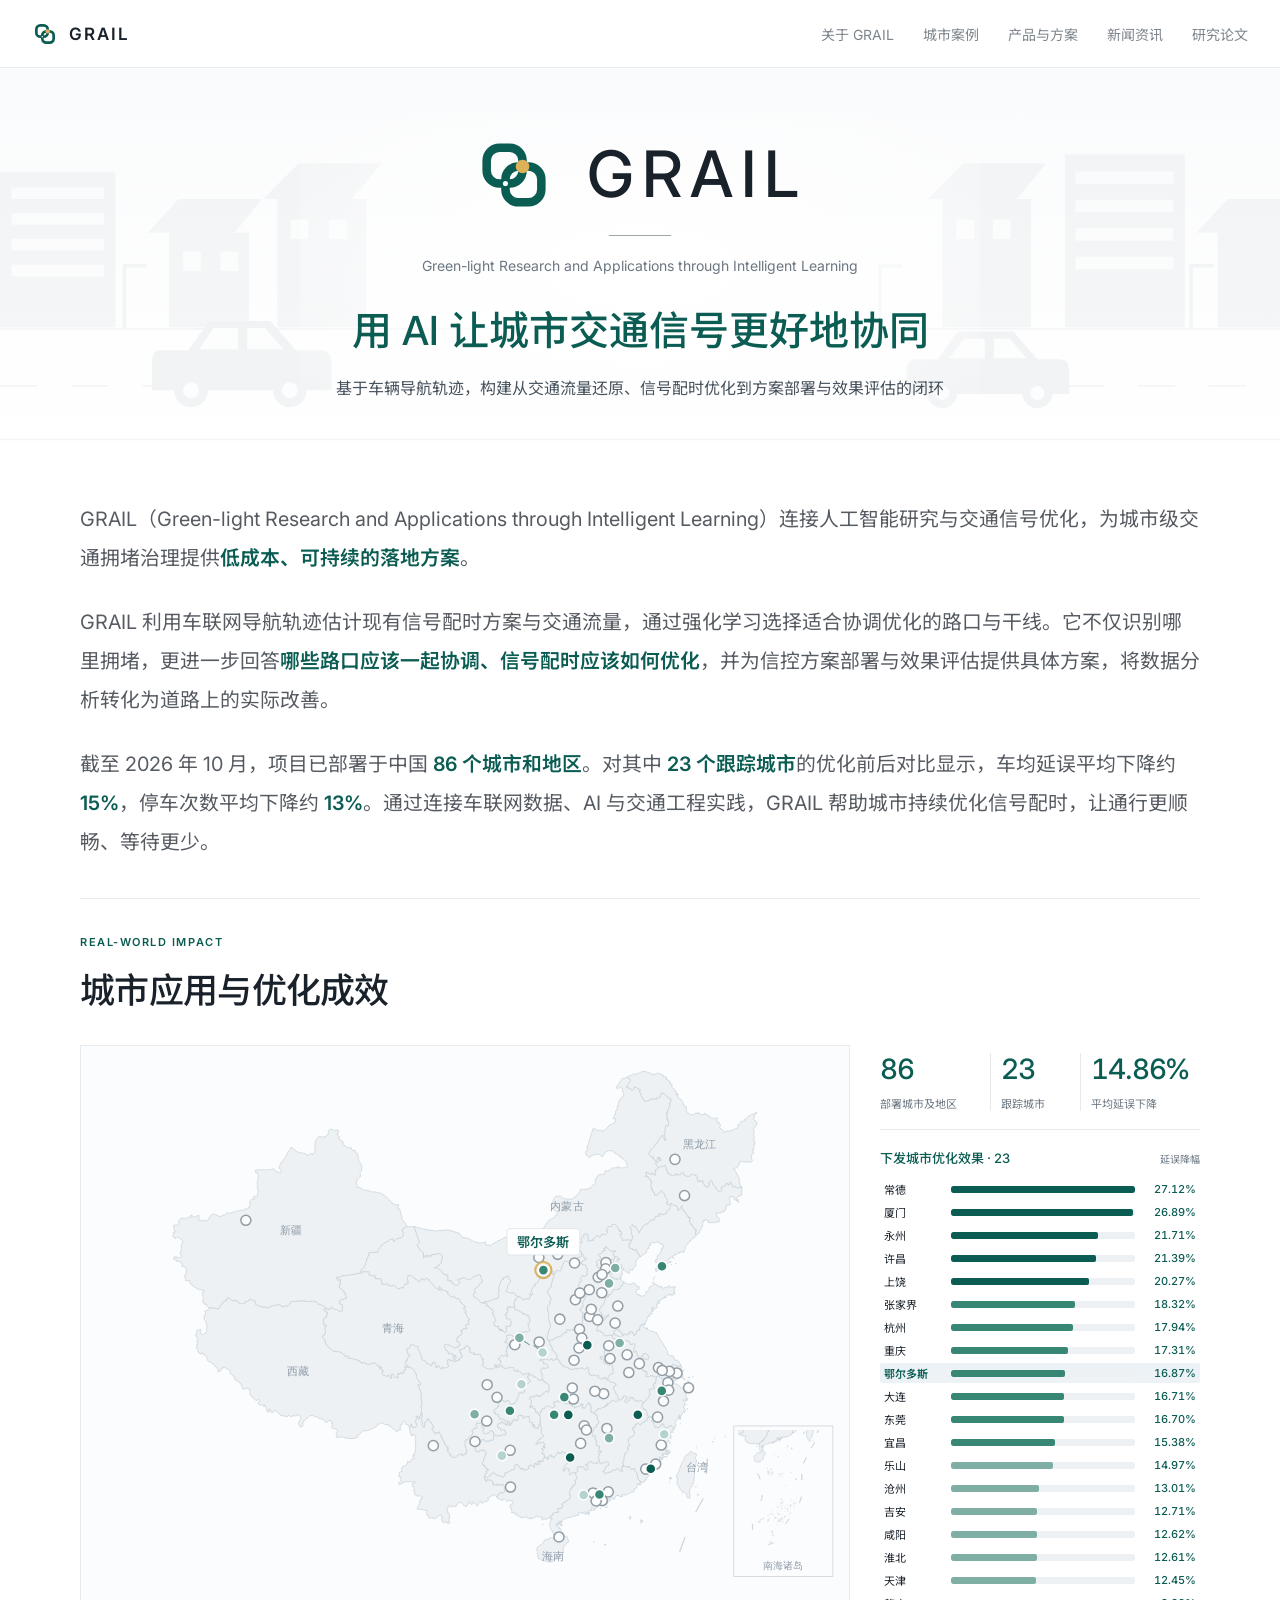
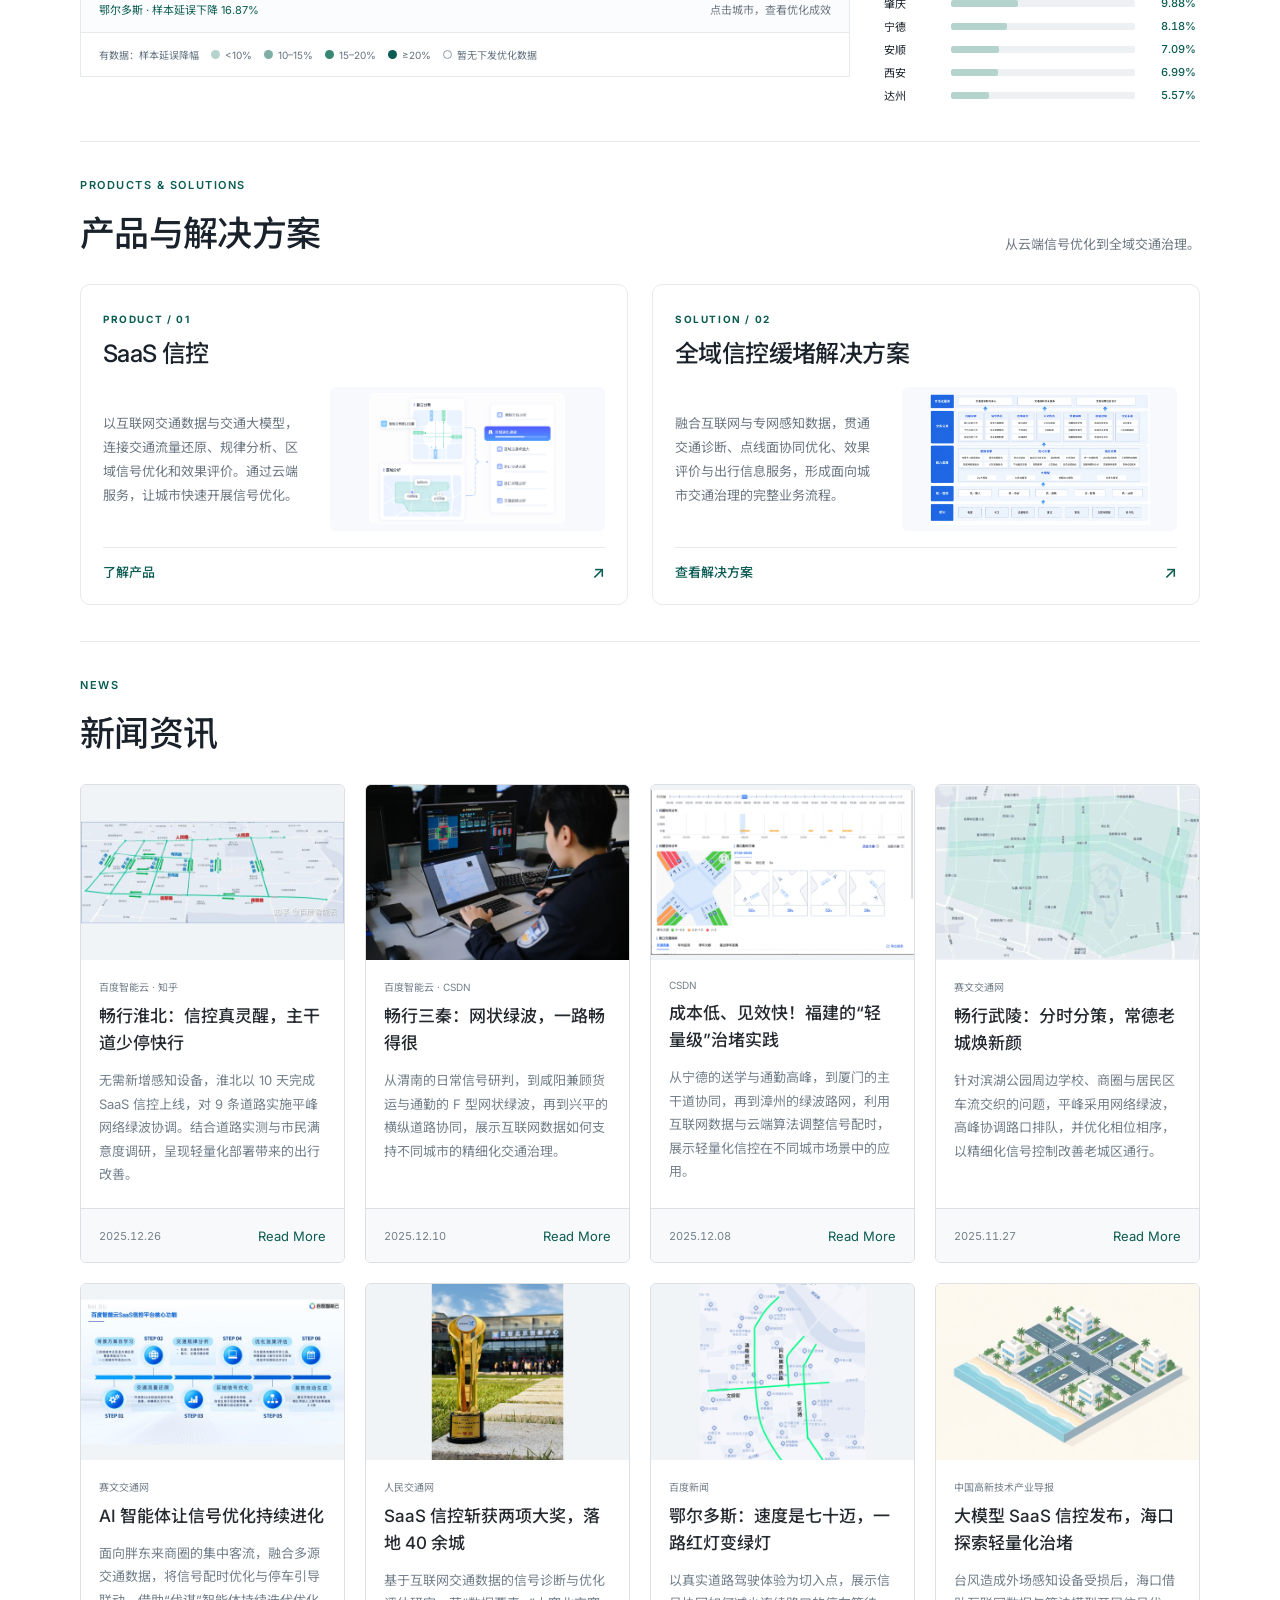
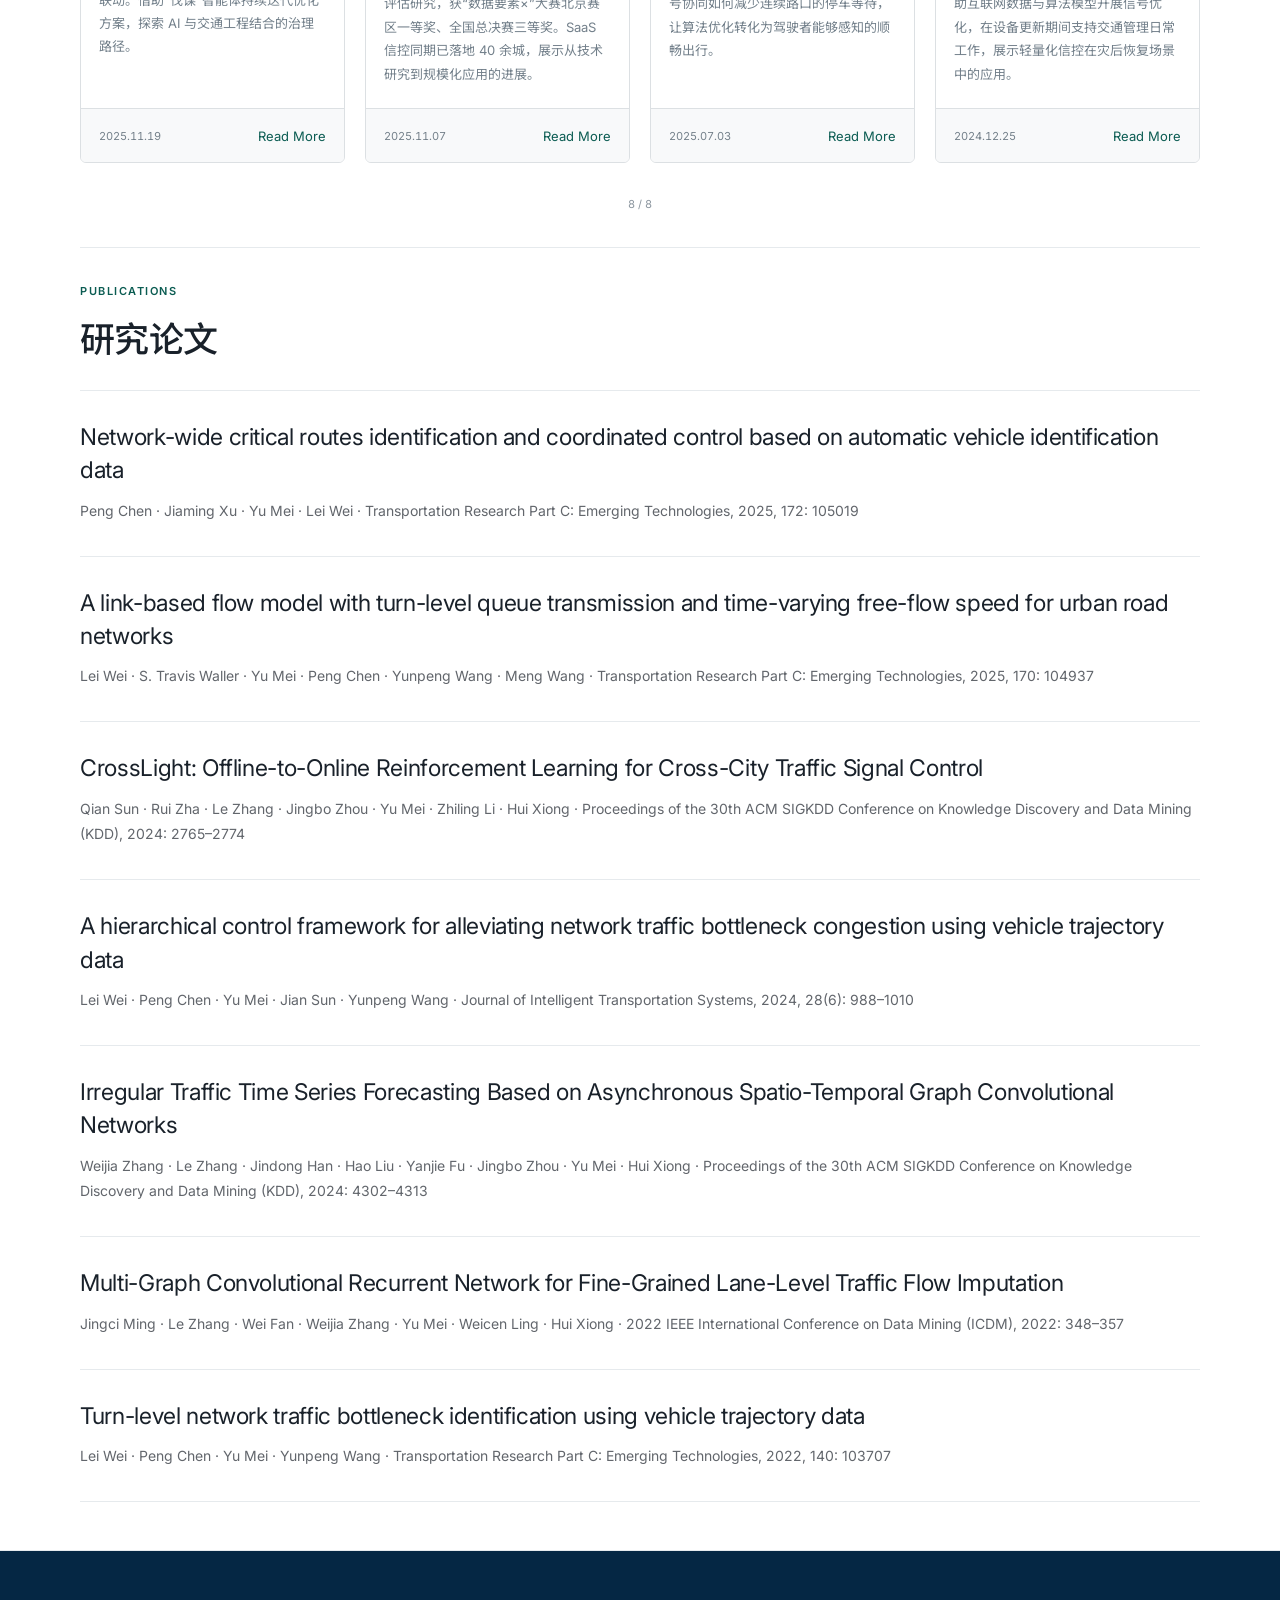
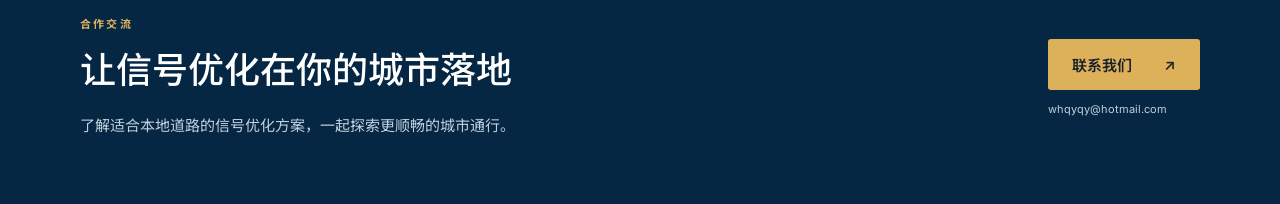
==== index.html @ 981e3655 "Publish GRAIL project website" ====
<!doctype html>
<html lang="zh-CN">
  <head>
    <meta charset="UTF-8" />
    <meta name="viewport" content="width=device-width, initial-scale=1.0" />
    <meta name="description" content="GRAIL 连接人工智能研究与交通信号优化，利用车联网导航轨迹与强化学习，支持路口协同、配时优化、方案部署与效果评估，为城市缓堵提供低成本、可持续的落地方案。" />
    <title>GRAIL — Green-light Research and Applications through Intelligent Learning</title>
    <link rel="icon" type="image/svg+xml" href="assets/grail-logo.svg?v=20261021-linked" />
    <link rel="stylesheet" href="styles.css?v=20261021-cleanup" />
  </head>
  <body>
    <header class="site-header">
      <a class="brand" href="#top" aria-label="GRAIL 首页">
        <img class="brand-mark" src="assets/grail-logo.svg?v=20261021-linked" width="26" height="26" alt="" aria-hidden="true" />
        <span class="brand-name">GRAIL</span>
      </a>
      <nav class="primary-nav" aria-label="主导航">
        <a href="#about">关于 GRAIL</a>
        <a href="#cases">城市案例</a>
        <a href="#capabilities">产品与方案</a>
        <a href="#news">新闻资讯</a>
        <a href="#papers">研究论文</a>
      </nav>
      <button class="menu-toggle" type="button" aria-label="打开菜单" aria-expanded="false"><span></span><span></span></button>
    </header>

    <main id="top">
      <section class="hero" id="hero">
        <img class="hero-city" src="assets/city-background.svg" alt="" aria-hidden="true" />
        <div class="hero-glow"></div>
        <div class="hero-inner">
          <div class="hero-brand">
            <img class="hero-signal" src="assets/grail-logo.svg?v=20261021-linked" width="82" height="82" alt="" aria-hidden="true" />
            <h1 lang="en">GRAIL</h1>
          </div>
          <span class="hero-rule"></span>
          <p class="hero-subtitle" lang="en">Green-light Research and Applications through Intelligent Learning</p>
          <p class="hero-headline">用 AI 让城市交通信号更好地协同</p>
          <p class="hero-copy">基于车辆导航轨迹，构建从交通流量还原、信号配时优化到方案部署与效果评估的闭环</p>
        </div>
      </section>

      <section class="about-section section-shell" id="about" aria-label="项目介绍">
        <div class="about-body">
          <p>GRAIL（<span lang="en">Green-light Research and Applications through Intelligent Learning</span>）连接人工智能研究与交通信号优化，为城市级交通拥堵治理提供<strong>低成本、可持续的落地方案</strong>。</p>
          <p>GRAIL 利用车联网导航轨迹估计现有信号配时方案与交通流量，通过强化学习选择适合协调优化的路口与干线。它不仅识别哪里拥堵，更进一步回答<strong>哪些路口应该一起协调、信号配时应该如何优化</strong>，并为信控方案部署与效果评估提供具体方案，将数据分析转化为道路上的实际改善。</p>
          <p>截至 2026 年 10 月，项目已部署于中国 <strong>86 个城市和地区</strong>。对其中 <strong>23 个跟踪城市</strong>的优化前后对比显示，车均延误平均下降约 <strong>15%</strong>，停车次数平均下降约 <strong>13%</strong>。通过连接车联网数据、AI 与交通工程实践，GRAIL 帮助城市持续优化信号配时，让通行更顺畅、等待更少。</p>
        </div>
      </section>



      <section class="city-section section-shell" id="cases">
        <div class="section-heading"><div><p class="section-kicker">REAL-WORLD IMPACT</p><h2>城市应用与优化成效</h2></div></div>
        <div class="impact-layout">
          <div class="impact-map-card">
            <svg id="impact-map" viewBox="0 0 760 550" role="group" aria-label="项目城市分布地图，区分有下发优化数据和暂无下发优化数据，点击圆点查看城市效果">
              <image href="assets/maps/china-base.svg" width="760" height="550" aria-hidden="true" />
              <g id="impact-markers"></g>
              <g id="impact-selected-label" aria-hidden="true"><rect y="-18" height="26" rx="3" /><text text-anchor="middle" y="0"></text></g>
            </svg>
            <div class="impact-map-caption"><span id="impact-map-status" role="status"></span><span>点击城市，查看优化成效</span></div>
            <div class="impact-legend" aria-label="图例">
              <span>有数据：样本延误降幅</span>
              <span><i style="background:var(--effect-low)"></i>&lt;10%</span>
              <span><i style="background:var(--effect-medium)"></i>10–15%</span>
              <span><i style="background:var(--effect-high)"></i>15–20%</span>
              <span><i style="background:var(--effect-highest)"></i>≥20%</span>
              <span><i class="legend-no-data"></i>暂无下发优化数据</span>
            </div>
          </div>
          <aside class="impact-overview" aria-label="城市覆盖与优化效果汇总">
            <div class="impact-overview-top">
              <div id="impact-stats" class="impact-stats" aria-label="部署城市及地区、跟踪城市数与平均延误下降"></div>
            </div>
            <div class="impact-city-chart" aria-labelledby="city-ranking-title">
              <div class="impact-chart-heading"><h3 id="city-ranking-title">下发城市优化效果</h3><span>延误降幅</span></div>
              <div id="city-ranking" class="city-ranking"></div>
            </div>
          </aside>
        </div>
        <noscript><p>请启用 JavaScript 查看城市分布与优化效果。</p></noscript>
      </section>

      <section class="content-section products-section section-shell" id="capabilities" aria-labelledby="products-heading">
        <div class="section-heading"><div><p class="section-kicker">PRODUCTS &amp; SOLUTIONS</p><h2 id="products-heading">产品与解决方案</h2></div><p class="section-note">从云端信号优化到全域交通治理。</p></div>
        <div class="product-showcase">
          <article class="product-feature">
            <header class="product-card-heading">
              <span class="product-index">PRODUCT / 01</span>
              <h3>SaaS 信控</h3>
            </header>
            <div class="product-copy">
              <p>以互联网交通数据与交通大模型，连接交通流量还原、规律分析、区域信号优化和效果评价。通过云端服务，让城市快速开展信号优化。</p>
            </div>
            <figure class="product-visual">
              <img src="assets/products/saas-signal-interface.png" width="1730" height="1165" alt="SaaS 信控交通规律分析：路口流量、区域进出通道与拥堵分析示意图" loading="lazy" decoding="async" />
            </figure>
            <a class="product-link" href="https://cloud.baidu.com/product/jg-xk.html" target="_blank" rel="noopener noreferrer" aria-label="了解 SaaS 信控产品，百度智能云官网，新窗口打开">了解产品 <span aria-hidden="true">↗</span></a>
          </article>
          <article class="product-feature">
            <header class="product-card-heading">
              <span class="product-index">SOLUTION / 02</span>
              <h3>全域信控缓堵解决方案</h3>
            </header>
            <div class="product-copy">
              <p>融合互联网与专网感知数据，贯通交通诊断、点线面协同优化、效果评价与出行信息服务，形成面向城市交通治理的完整业务流程。</p>
            </div>
            <figure class="product-visual product-visual-architecture">
              <img src="assets/products/signal-control-solution.png" width="1624" height="968" alt="全域信控方案架构：感知、统一管控、能力底座、业务应用与本地化服务" loading="lazy" decoding="async" />
            </figure>
            <a class="product-link" href="https://cloud.baidu.com/solution/signal-control.html" target="_blank" rel="noopener noreferrer" aria-label="查看全域信控缓堵解决方案，百度智能云官网，新窗口打开">查看解决方案 <span aria-hidden="true">↗</span></a>
          </article>
        </div>
      </section>

      <section class="news-section section-shell" id="news" aria-labelledby="news-heading">
        <div class="section-heading">
          <div>
            <p class="section-kicker" lang="en">NEWS</p>
            <h2 id="news-heading">新闻资讯</h2>
          </div>
        </div>
        <div class="news-grid" id="news-grid"></div>
        <p class="empty-state" hidden>暂无新闻。</p>
        <div class="news-pagination">
          <button class="news-more" type="button" aria-controls="news-grid">更多新闻 <span aria-hidden="true">↓</span></button>
          <span class="news-count" role="status" aria-label="已显示新闻数量"></span>
        </div>
      </section>

      <section class="papers-section section-shell" id="papers" aria-labelledby="papers-heading">
        <div class="section-heading">
          <div>
            <p class="section-kicker" lang="en">PUBLICATIONS</p>
            <h2 id="papers-heading">研究论文</h2>
          </div>
        </div>
        <ul class="publication-list" role="list">
          <li lang="en">
            <h3>Network-wide critical routes identification and coordinated control based on automatic vehicle identification data</h3>
            <p>Peng Chen · Jiaming Xu · Yu Mei · Lei Wei · Transportation Research Part C: Emerging Technologies, 2025, 172: 105019</p>
          </li>
          <li lang="en">
            <h3>A link-based flow model with turn-level queue transmission and time-varying free-flow speed for urban road networks</h3>
            <p>Lei Wei · S. Travis Waller · Yu Mei · Peng Chen · Yunpeng Wang · Meng Wang · Transportation Research Part C: Emerging Technologies, 2025, 170: 104937</p>
          </li>
          <li lang="en">
            <h3>CrossLight: Offline-to-Online Reinforcement Learning for Cross-City Traffic Signal Control</h3>
            <p>Qian Sun · Rui Zha · Le Zhang · Jingbo Zhou · Yu Mei · Zhiling Li · Hui Xiong · Proceedings of the 30th ACM SIGKDD Conference on Knowledge Discovery and Data Mining (KDD), 2024: 2765–2774</p>
          </li>
          <li lang="en">
            <h3>A hierarchical control framework for alleviating network traffic bottleneck congestion using vehicle trajectory data</h3>
            <p>Lei Wei · Peng Chen · Yu Mei · Jian Sun · Yunpeng Wang · Journal of Intelligent Transportation Systems, 2024, 28(6): 988–1010</p>
          </li>
          <li lang="en">
            <h3>Irregular Traffic Time Series Forecasting Based on Asynchronous Spatio-Temporal Graph Convolutional Networks</h3>
            <p>Weijia Zhang · Le Zhang · Jindong Han · Hao Liu · Yanjie Fu · Jingbo Zhou · Yu Mei · Hui Xiong · Proceedings of the 30th ACM SIGKDD Conference on Knowledge Discovery and Data Mining (KDD), 2024: 4302–4313</p>
          </li>
          <li lang="en">
            <h3>Multi-Graph Convolutional Recurrent Network for Fine-Grained Lane-Level Traffic Flow Imputation</h3>
            <p>Jingci Ming · Le Zhang · Wei Fan · Weijia Zhang · Yu Mei · Weicen Ling · Hui Xiong · 2022 IEEE International Conference on Data Mining (ICDM), 2022: 348–357</p>
          </li>
          <li lang="en">
            <h3>Turn-level network traffic bottleneck identification using vehicle trajectory data</h3>
            <p>Lei Wei · Peng Chen · Yu Mei · Yunpeng Wang · Transportation Research Part C: Emerging Technologies, 2022, 140: 103707</p>
          </li>
        </ul>
      </section>
      <section class="contact-section" id="contact" aria-labelledby="contact-heading">
        <div class="contact-inner section-shell">
          <div class="contact-copy">
            <p class="section-kicker">合作交流</p>
            <h2 id="contact-heading">让信号优化在你的城市落地</h2>
            <p>了解适合本地道路的信号优化方案，一起探索更顺畅的城市通行。</p>
          </div>
          <div class="contact-action">
            <a class="contact-button" href="mailto:whqyqy@hotmail.com" aria-label="联系我们，发送邮件至 whqyqy@hotmail.com">联系我们 <span aria-hidden="true">↗</span></a>
            <p>whqyqy@hotmail.com</p>
          </div>
        </div>
      </section>
    </main>

    <script src="data/news.js?v=20261019-images8"></script>
    <script src="app.js?v=20261016-news4"></script>
    <script src="data/city-effects.js?v=20261021-cleanup"></script>
    <script src="city-map.js?v=20261021-teal"></script>
  </body>
</html>
---- styles.css ----
@import url('https://fonts.googleapis.com/css2?family=Inter:wght@400;500;600;700&family=Noto+Sans+SC:wght@400;500;600;700&display=swap');

:root {
  --ink: #19212a;
  --muted: #6c7782;
  --line: #e6eaed;
  --pale: #f6f8f9;
  --brand: #0b5c52;
  --footer-background: #052744;
  --accent: #ddb15a;
  --accent-hover: #e8bf73;
  --focus: #0b5c52;
  --white: #fff;
  --effect-low: #b5d3cd;
  --effect-medium: #7fafa4;
  --effect-high: #388775;
  --effect-highest: var(--brand);
  --section-space: 36px;
}

* { box-sizing: border-box; }
html { scroll-behavior: smooth; }
body { margin: 0; color: var(--ink); background: var(--white); font-family: 'Inter', 'Noto Sans SC', -apple-system, BlinkMacSystemFont, 'Segoe UI', sans-serif; -webkit-font-smoothing: antialiased; }
a { color: inherit; text-decoration: none; }
button { font: inherit; }
.section-shell { width: min(1120px, calc(100% - 64px)); margin: 0 auto; }
main > .section-shell + .section-shell { border-top: 1px solid var(--line); }

.site-header { height: 68px; padding: 0 32px; display: flex; align-items: center; justify-content: space-between; position: sticky; top: 0; z-index: 10; background: rgba(255,255,255,.94); backdrop-filter: blur(14px); border-bottom: 1px solid rgba(224,229,233,.72); }
.brand { display: flex; align-items: center; gap: 11px; letter-spacing: .12em; font-weight: 600; }
.brand-name { font-size: 17px; letter-spacing: .12em; white-space: nowrap; }
.brand-mark { width: 26px; height: 26px; display: block; flex-shrink: 0; }
.primary-nav { display: flex; align-items: center; gap: 29px; color: #7d858c; font-size: 14px; }
.primary-nav a { transition: color .2s ease; }
.primary-nav a:hover, .primary-nav a.active { color: var(--brand); }
.primary-nav a.active { font-weight: 600; }
.menu-toggle { display: none; background: none; border: 0; padding: 8px; }
.menu-toggle span { width: 24px; height: 1px; display: block; background: var(--ink); margin: 5px; }

.hero { min-height: 400px; padding: 36px 0; position: relative; overflow: hidden; background: linear-gradient(180deg, #fafbfc, #fff); display: grid; place-items: center; }
.hero-city { position: absolute; inset: auto 0 0; width: 100%; height: min(360px, 100%); opacity: .3; object-fit: cover; }
.hero-glow { position: absolute; width: 680px; height: 300px; top: 50%; left: 50%; transform: translate(-50%, -50%); background: radial-gradient(ellipse, rgba(255,255,255,.95), rgba(255,255,255,0)); }
.hero-inner { position: relative; z-index: 1; text-align: center; width: min(900px, calc(100% - 40px)); }
.hero-brand { display: flex; align-items: center; justify-content: center; gap: clamp(12px, 2vw, 24px); }
.hero-signal { width: clamp(56px, 7vw, 82px); height: auto; display: block; flex-shrink: 0; }
.section-kicker { color: var(--brand); font-size: 11px; font-weight: 700; letter-spacing: .2em; margin: 0 0 13px; }
.hero h1 { font-size: clamp(44px, 5vw, 64px); letter-spacing: .12em; font-weight: 500; line-height: 1.2; margin: 0; padding-left: .12em; }
.hero-subtitle { max-width: 620px; margin: 0 auto 24px; color: var(--muted); font-size: clamp(12px, 1.3vw, 14px); font-weight: 400; line-height: 1.7; }
.hero-headline { margin: 0 0 14px; color: var(--brand); font-size: clamp(26px, 3.6vw, 40px); font-weight: 500; line-height: 1.45; text-wrap: balance; }
.hero-rule { width: 62px; height: 1px; background: var(--ink); opacity: .4; display: block; margin: 19px auto 18px; }
.hero-copy { max-width: 630px; margin: 0 auto; color: #47525d; font-size: 16px; line-height: 1.8; }

/* Editorial project introduction: typography and whitespace, not cards. */
.about-section { padding: 32px 0 var(--section-space); scroll-margin-top: 88px; }
.about-body { color: #565b62; font-size: clamp(16px, 1.55vw, 20px); line-height: 1.95; overflow-wrap: break-word; }
.about-body p { margin: 0 0 26px; }
.about-body p:last-child { margin-bottom: 0; }
.about-body strong { color: var(--brand); font-weight: 600; }

/* News cards: image, headline, summary, then a shared date/link footer. */
.section-heading { display: flex; align-items: end; justify-content: space-between; margin-bottom: 28px; }
.section-heading .section-kicker { font-weight: 600; letter-spacing: .14em; }
.section-heading h2 { margin: 0; font-size: 35px; font-weight: 500; letter-spacing: -.02em; }
.news-section { padding: var(--section-space) 0; scroll-margin-top: 95px; }
.news-grid { display: grid; grid-template-columns: repeat(4, minmax(0, 1fr)); gap: 20px; }
.news-card { display: flex; flex-direction: column; min-width: 0; border: 1px solid #dce0e3; border-radius: 6px; overflow: hidden; background: #fff; transition: border-color .2s, box-shadow .2s; }
.news-card:hover { border-color: #bfc9d1; box-shadow: 0 6px 22px #0b5c520b; }
.news-card-media { position: relative; aspect-ratio: 3 / 2; background: #f1f4f6; overflow: hidden; }
.news-card-media img { display: block; width: 100%; height: 100%; object-fit: cover; }
.news-image-note { position: absolute; bottom: 10px; right: 11px; color: #5d7080; background: #ffffffd9; font-size: 10px; padding: 3px 6px; border-radius: 2px; }
.news-card-body { flex: 1; padding: 19px 18px 22px; }
.news-source { margin: 0 0 9px; font-size: 10px; color: #74808a; }
.news-card h3 { margin: 0 0 12px; font-size: 17px; font-weight: 500; line-height: 1.6; color: #242a30; overflow-wrap: anywhere; }
.news-summary { margin: 0; color: #73808b; font-size: 13px; line-height: 1.8; overflow-wrap: anywhere; }
.news-card-footer { margin-top: auto; display: flex; align-items: center; justify-content: space-between; gap: 8px; min-height: 54px; padding: 14px 18px; background: #f8f9fa; border-top: 1px solid #dce0e3; font-size: 11px; }
.news-card-footer time, .news-date { color: #74808a; white-space: nowrap; font-variant-numeric: tabular-nums; }
.news-card-footer a { color: var(--brand); font-size: 13px; white-space: nowrap; }
.news-card-footer a:hover { text-decoration: underline; text-underline-offset: 4px; }
.news-link-pending { color: #a2abb3; font-size: 13px; cursor: default; white-space: nowrap; }
.news-pagination { display: flex; flex-direction: column; align-items: center; gap: 13px; margin-top: 34px; }
.news-more { border: 1px solid #cfd8df; background: #fff; color: var(--brand); padding: 12px 25px; border-radius: 3px; font-size: 13px; cursor: pointer; }
.news-more span { margin-left: 22px; }
.news-more:hover { background: #f7f9fb; border-color: #8099ad; }
.news-count { color: #8b959e; font-size: 11px; font-variant-numeric: tabular-nums; }
.news-section :is(a, button, article):focus-visible { outline: 2px solid var(--focus); outline-offset: 3px; }
.news-card:focus { scroll-margin-top: 90px; }
.empty-state { text-align: center; color: var(--muted); padding: 35px; }
#contact { scroll-margin-top: 95px; }

@media (max-width: 1050px) {
  .news-grid { grid-template-columns: repeat(2, 1fr); }
}
@media (max-width: 680px) {
  :root { --section-space: 24px; }
  .section-shell { width: min(100% - 40px, 540px); }
  .site-header { height: 60px; padding: 0 20px; }
  .primary-nav { position: absolute; top: 59px; left: 0; right: 0; display: none; flex-direction: column; align-items: flex-start; gap: 0; background: #fff; border-bottom: 1px solid var(--line); padding: 11px 20px; box-shadow: 0 10px 20px rgba(0,0,0,.04); }
  .primary-nav.open { display: flex; }
  .primary-nav a { width: 100%; padding: 11px 0; }
  .menu-toggle { display: block; }
  .hero { min-height: 0; padding: 32px 0 36px; }
  .hero-city { height: 280px; }
  .hero-copy { font-size: 14px; padding: 0 15px; }
  .about-section { padding: 24px 0 var(--section-space); scroll-margin-top: 76px; }
  .about-body { line-height: 1.9; }
  .about-body p { margin-bottom: 22px; }
  .section-heading { display: block; }
  .section-heading h2 { margin-bottom: 19px; }
  .news-grid { grid-template-columns: 1fr; gap: 24px; }
  .news-card-body { padding: 20px; }
  .news-card h3 { font-size: 18px; }
  .news-summary { font-size: 14px; }
  .news-card-footer { padding: 15px 20px; }
}

/* City map: local geometry and merged deployment data. */
.city-section { padding: var(--section-space) 0; scroll-margin-top: 80px; }
.impact-layout { display: grid; grid-template-columns: minmax(0, 1fr) 320px; gap: 30px; align-items: start; margin-top: 32px; }
.impact-overview { min-width: 0; }
.impact-overview-top { padding: 8px 0 18px; border-bottom: 1px solid var(--line); }
.impact-stats { display: grid; grid-template-columns: 1fr .8fr 1.2fr; gap: 10px; }
.impact-stat { min-width: 0; }
.impact-stat + .impact-stat { border-left: 1px solid var(--line); padding-left: 10px; }
.impact-stat strong { display: block; color: var(--brand); font-size: 28px; font-weight: 500; line-height: 1.2; letter-spacing: -.04em; font-variant-numeric: tabular-nums; white-space: nowrap; }
.impact-stat span { display: block; margin-top: 9px; font-size: 11px; color: var(--muted); }
.impact-city-chart { padding-top: 18px; }
.impact-chart-heading { display: flex; justify-content: space-between; align-items: baseline; gap: 10px; margin-bottom: 12px; }
.impact-chart-heading h3 { margin: 0; color: var(--brand); font-size: 13px; font-weight: 500; }
.impact-chart-heading > span { font-size: 10px; color: var(--muted); }
.impact-map-card { min-width: 0; background: #fbfcfd; border: 1px solid var(--line); }
#impact-map { width: 100%; aspect-ratio: 760 / 550; display: block; overflow: hidden; }
.impact-pin { cursor: pointer; outline: none; }
.pin-dot { stroke: white; stroke-width: 1.5; }
.pin-no-data { stroke: #929da6; }
.pin-leader { stroke: #72958d; stroke-width: 1; pointer-events: none; }
.pin-ring { fill: none; stroke: var(--accent); stroke-width: 2; opacity: 0; pointer-events: none; }
.impact-pin:hover .pin-ring, .impact-pin:focus-visible .pin-ring, .impact-pin.is-selected .pin-ring { opacity: 1; }
.impact-pin:focus-visible .pin-ring { stroke-width: 3; }
.impact-pin:hover .pin-dot { stroke: var(--brand); }
#impact-selected-label { pointer-events: none; }
#impact-selected-label rect { fill: white; stroke: #dce3e8; stroke-width: .8; }
#impact-selected-label text { fill: var(--brand); font-size: 13px; font-weight: 600; }
.impact-map-caption { display: flex; flex-wrap: wrap; justify-content: space-between; gap: 8px; padding: 0 18px 15px; color: var(--muted); font-size: 11px; }
#impact-map-status { color: var(--brand); }
.impact-legend { display: flex; flex-wrap: wrap; align-items: center; gap: 10px 12px; padding: 14px 18px; border-top: 1px solid var(--line); color: #61717e; font-size: 10px; background: white; }
.impact-legend span { display: flex; align-items: center; gap: 5px; }
.impact-legend i { display: inline-block; width: 9px; height: 9px; border-radius: 50%; }
.impact-legend .legend-no-data { background: #fbfcfd; border: 1.5px solid #929da6; }
.impact-legend small { font-size: 10px; margin-left: auto; }
.city-ranking { display: grid; gap: 3px; }
.ranking-row { display: grid; grid-template-columns: 58px minmax(25px, 1fr) 52px; align-items: center; gap: 9px; min-height: 20px; padding: 2px 4px; background: transparent; border: 0; border-radius: 2px; text-align: left; cursor: pointer; min-width: 0; color: var(--ink); }
.ranking-row:hover, .ranking-row.is-selected { background: #edf2f6; }
.ranking-row.is-selected .ranking-name { color: var(--brand); font-weight: 600; }
.ranking-name { font-size: 11px; }
.ranking-track { display: block; height: 7px; background: #edf1f4; border-radius: 2px; overflow: hidden; }
.ranking-track i { display: block; height: 100%; border-radius: 2px; }
.ranking-row > strong { font-weight: 500; font-size: 11px; color: var(--brand); text-align: right; font-variant-numeric: tabular-nums; }
.city-section :is(button, select, summary):focus-visible { outline: 2px solid var(--focus); outline-offset: 3px; }
@media (max-width: 950px) {
  .impact-layout { grid-template-columns: minmax(0, 1fr) 280px; gap: 20px; }
  .impact-stat strong { font-size: 25px; }
}
@media (max-width: 760px) {
  .impact-layout { grid-template-columns: 1fr; }
  .impact-overview-top { padding-top: 4px; }
  .impact-stat strong { font-size: clamp(26px, 4.6vw, 36px); }
  .ranking-row { min-height: 30px; grid-template-columns: 65px minmax(25px, 1fr) 58px; }
  .ranking-name, .ranking-row > strong { font-size: 12px; }
}
@media (max-width: 480px) {
  .section-heading h2 { font-size: 28px; }
  .impact-map-caption { padding: 0 12px 12px; font-size: 10px; }
  .impact-legend { padding: 12px; gap: 9px; }
}

/* Expanded content modules */
.content-section { padding: var(--section-space) 0; }
.section-note { max-width: 360px; color: var(--muted); font-size: 13px; line-height: 1.8; margin: 0; }
.product-showcase { display: grid; grid-template-columns: repeat(2, minmax(0, 1fr)); gap: 24px; margin-top: 28px; }
.product-feature { display: grid; grid-template-columns: minmax(0, .9fr) minmax(0, 1.2fr); grid-template-areas: "heading heading" "copy visual" "link link"; grid-template-rows: auto 1fr auto; gap: 16px 20px; min-width: 0; padding: 22px; border: 1px solid var(--line); border-radius: 10px; background: #fff; }
.product-card-heading { grid-area: heading; min-width: 0; }
.product-copy { grid-area: copy; min-width: 0; align-self: center; }
.product-index { color: var(--brand); font-size: 10px; font-weight: 700; letter-spacing: .16em; }
.product-card-heading h3 { margin: 10px 0 0; color: var(--ink); font-size: clamp(20px, 2.3vw, 24px); line-height: 1.4; font-weight: 500; letter-spacing: -.025em; }
.product-copy p { margin: 0; color: var(--muted); font-size: 13px; line-height: 1.85; }
.product-link { grid-area: link; display: flex; align-items: center; justify-content: space-between; gap: 18px; color: var(--brand); font-size: 13px; font-weight: 500; padding-top: 14px; border-top: 1px solid var(--line); }
.product-link span { font-size: 17px; transition: transform .2s; }
.product-link:hover span { transform: translate(2px, -2px); }
.product-link:focus-visible { outline: 2px solid var(--focus); outline-offset: 5px; }
.product-visual { grid-area: visual; align-self: center; min-width: 0; height: 144px; margin: 0; padding: 6px; background: #f7f9fc; border-radius: 6px; }
.product-visual img { display: block; width: 100%; height: 100%; object-fit: contain; }
.product-visual-architecture { padding: 6px; }
@media (max-width: 900px) {
  .product-showcase { grid-template-columns: minmax(0, 1fr); gap: 20px; }
  .product-feature { grid-template-columns: minmax(0, 1fr) minmax(0, 1fr); }
}
@media (max-width: 680px) {
  .product-showcase { margin-top: 24px; }
  .product-feature { padding: 20px; gap: 16px; }
  .product-card-heading h3 { font-size: 22px; }
  .product-visual { height: 150px; }
}
@media (max-width: 480px) {
  .product-feature { grid-template-columns: minmax(0, 1fr); grid-template-areas: "heading" "copy" "visual" "link"; grid-template-rows: auto; }
  .product-visual { height: 136px; }
}
.papers-section { padding: var(--section-space) 0 48px; }
.publication-list { list-style: none; margin: 0; padding: 0; border-top: 1px solid var(--line); }
.publication-list li { padding: 30px 0 32px; border-bottom: 1px solid var(--line); }
.publication-list h3 { margin: 0 0 10px; font-size: 23px; line-height: 1.45; font-weight: 400; letter-spacing: -.015em; overflow-wrap: anywhere; }
.publication-list p { margin: 0; color: #62666c; font-size: 14px; line-height: 1.85; overflow-wrap: anywhere; }

.contact-section { padding: 64px 0; border-top: 1px solid var(--line); background: var(--footer-background); color: white; }
.contact-inner { display: flex; justify-content: space-between; align-items: center; gap: 40px; }
.contact-copy { max-width: 680px; }
.contact-copy .section-kicker { color: var(--accent); }
.contact-copy h2 { margin: 0 0 16px; font-size: clamp(26px, 3vw, 36px); line-height: 1.45; font-weight: 500; text-wrap: balance; }
.contact-copy > p:last-child { margin: 0; color: #c0cfdb; font-size: 15px; line-height: 1.85; }
.contact-action { flex-shrink: 0; }
.contact-button { display: inline-flex; justify-content: space-between; align-items: center; gap: 32px; padding: 15px 24px; border-radius: 3px; background: var(--accent); color: var(--ink); font-size: 15px; font-weight: 600; }
.contact-button:hover { background: var(--accent-hover); }
.contact-button:focus-visible { outline: 2px solid white; outline-offset: 5px; }
.contact-action p { margin: 12px 0 0; color: #c0cfdb; font-size: 11px; }
@media (max-width: 680px) {
  .contact-section { padding: 48px 0; }
  .contact-inner { flex-direction: column; align-items: flex-start; gap: 28px; }
}


@media (max-width: 680px) {
  .papers-section { padding-bottom: 32px; }
  .publication-list li { padding: 23px 0; }
  .publication-list h3 { font-size: 19px; line-height: 1.5; }
  .publication-list p { font-size: 13px; line-height: 1.8; }
}
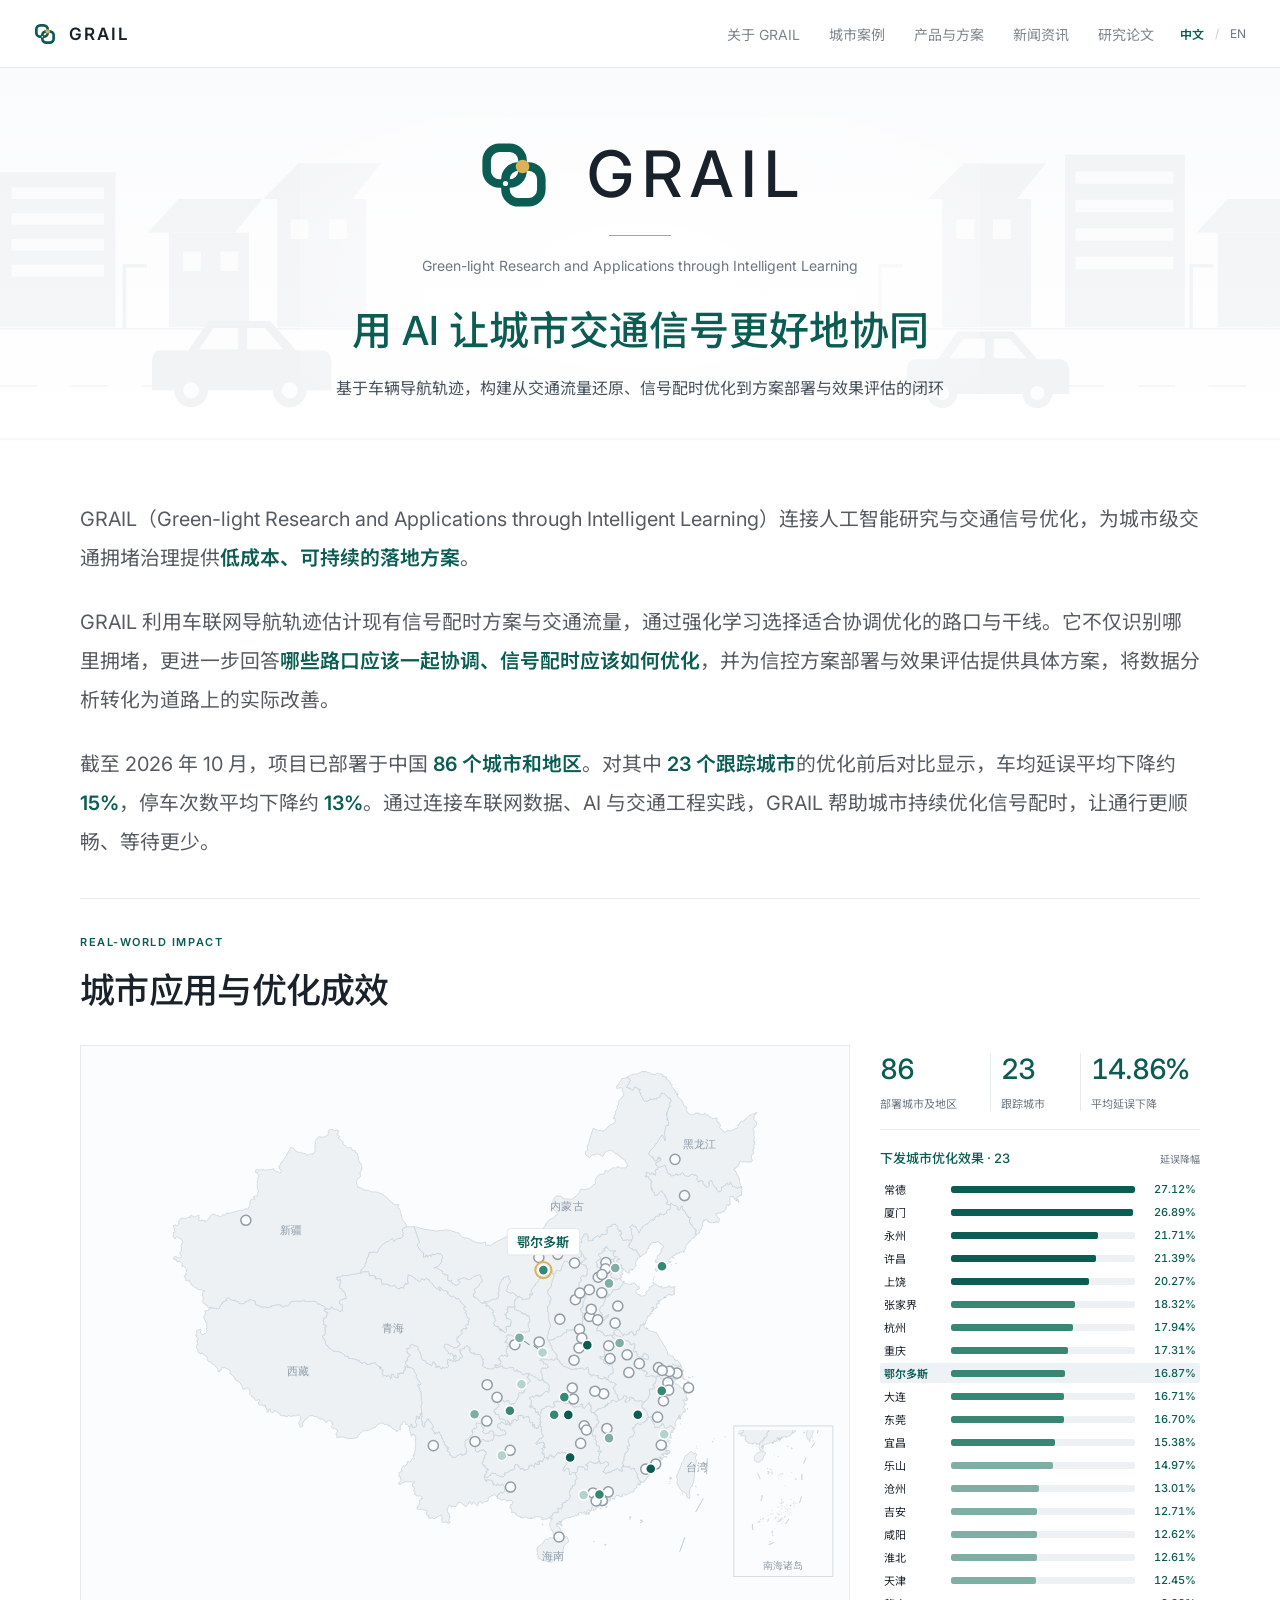
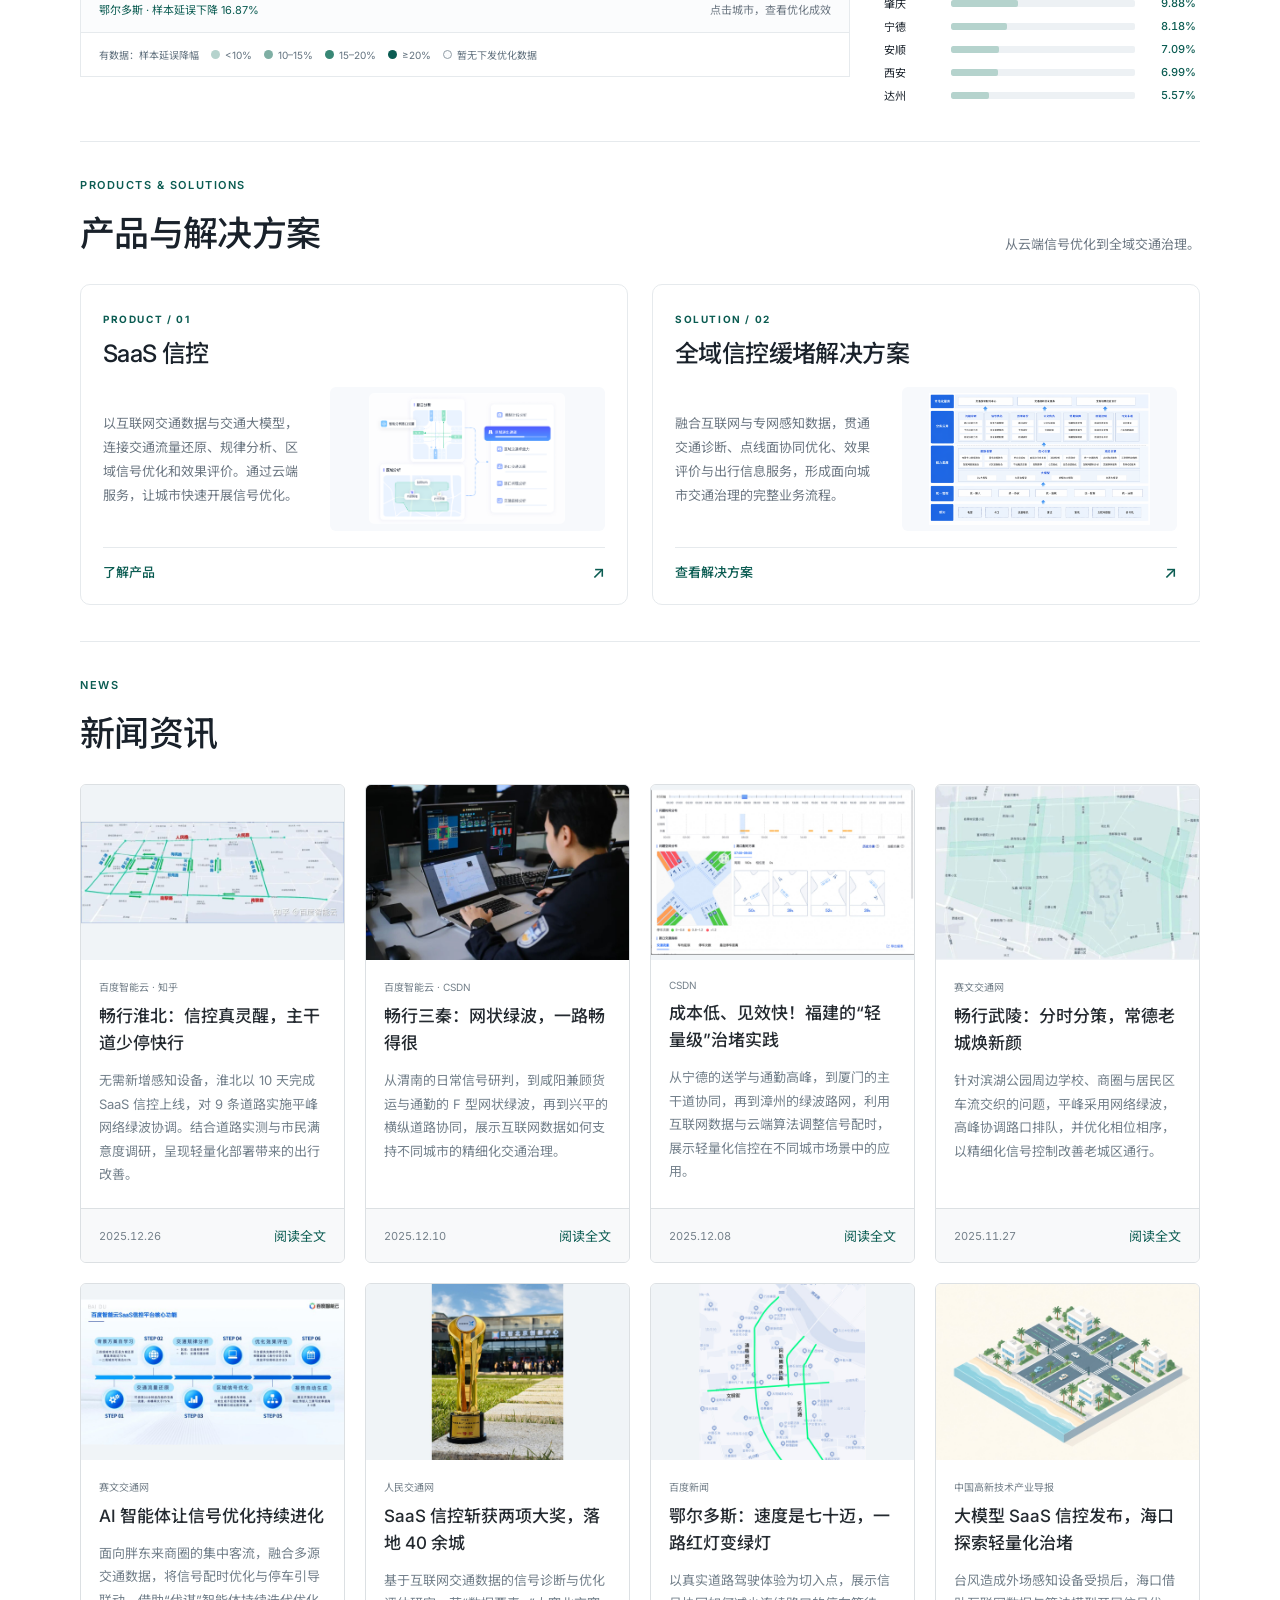
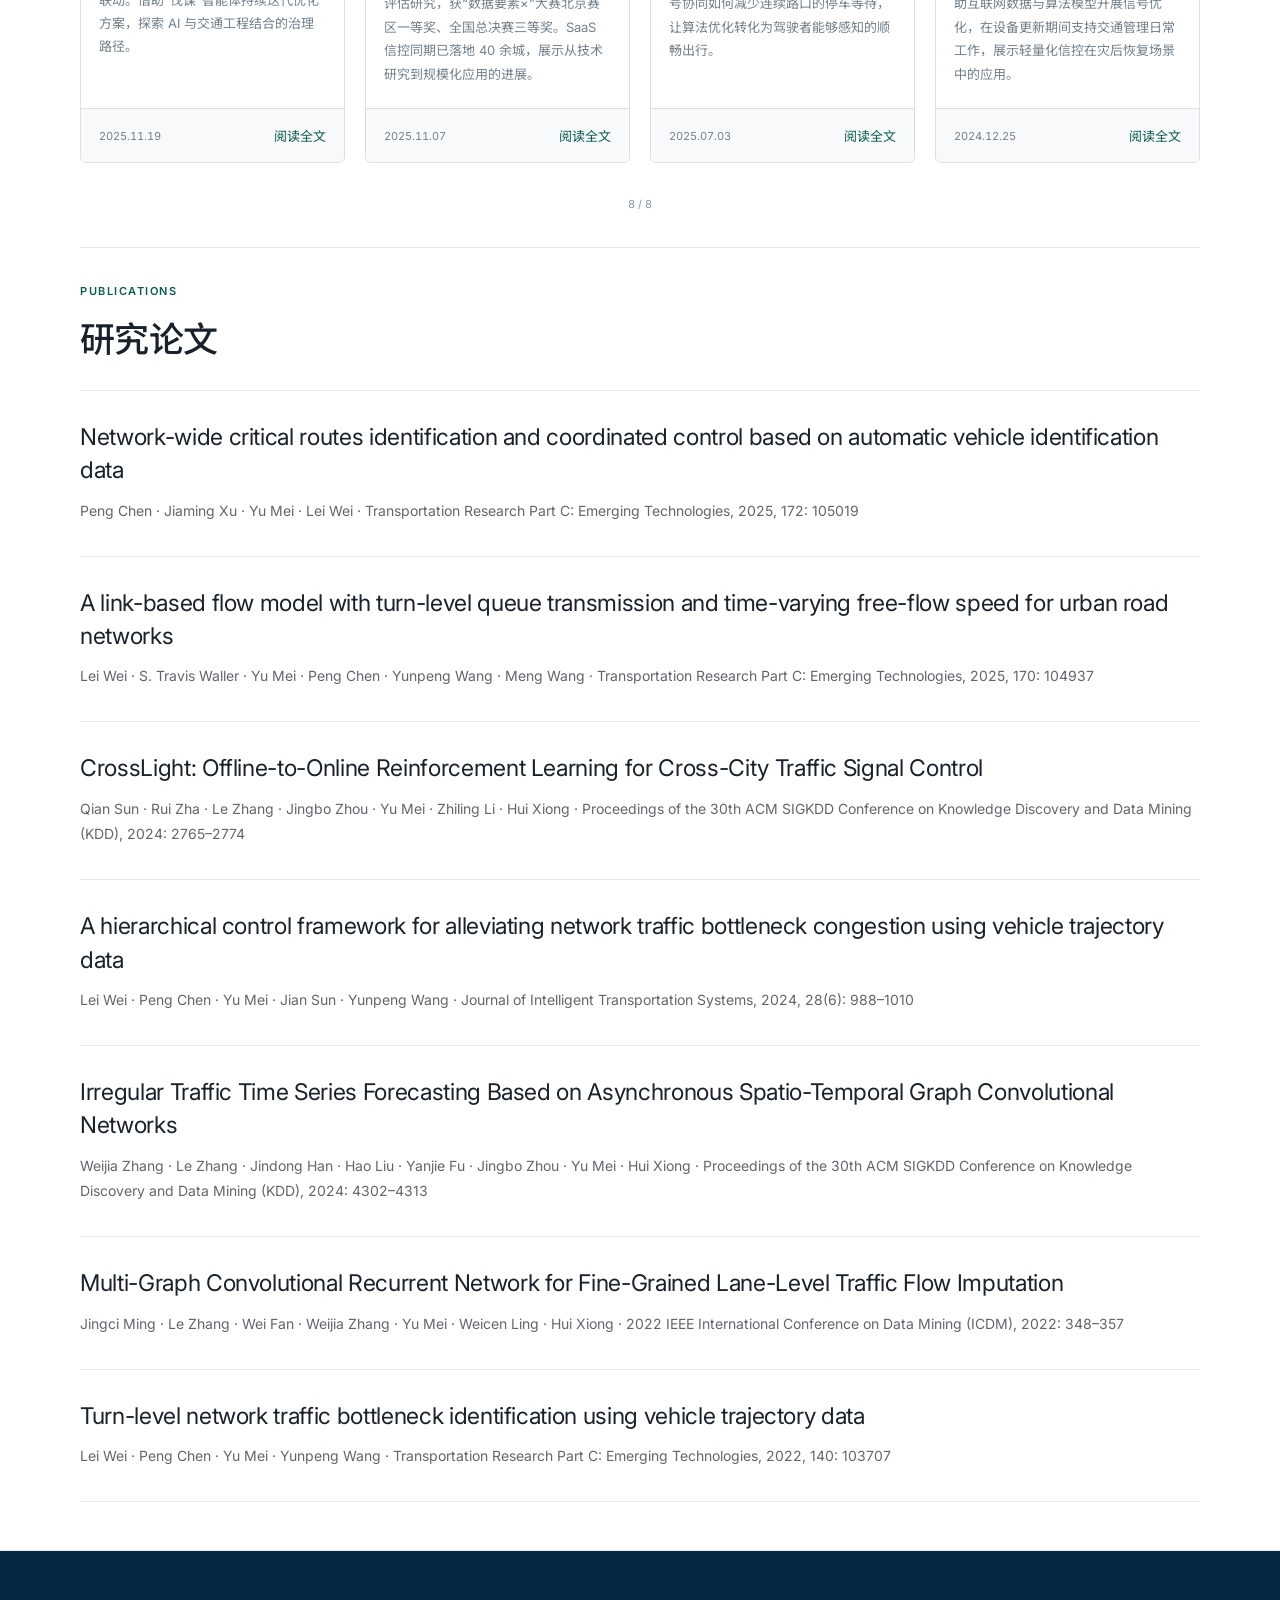
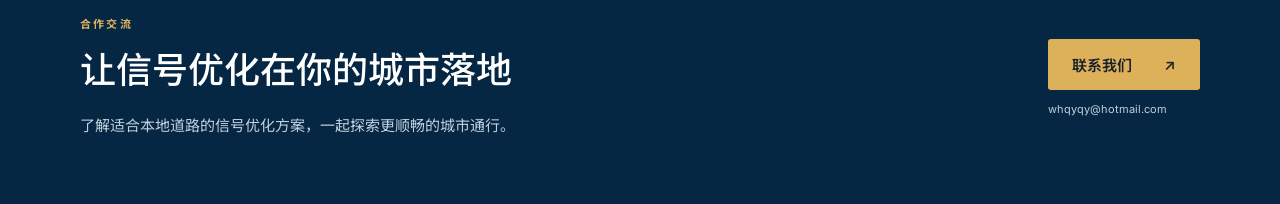
==== commit 728f6c50: "Publish bilingual GRAIL site with search discovery metadata" ====
--- a/index.html
+++ b/index.html
@@ -2,11 +2,81 @@
 <html lang="zh-CN">
   <head>
     <meta charset="UTF-8" />
+    <meta name="msvalidate.01" content="D38779B5D7A872D2491989DF33929EF4" />
     <meta name="viewport" content="width=device-width, initial-scale=1.0" />
-    <meta name="description" content="GRAIL 连接人工智能研究与交通信号优化，利用车联网导航轨迹与强化学习，支持路口协同、配时优化、方案部署与效果评估，为城市缓堵提供低成本、可持续的落地方案。" />
-    <title>GRAIL — Green-light Research and Applications through Intelligent Learning</title>
+    <meta name="description" content="GRAIL 基于车辆导航轨迹与强化学习，连接交通流量还原、路口协同、信号配时优化、方案部署与效果评估。截至 2026 年 10 月已部署于中国 86 个城市和地区，23 个跟踪城市车均延误平均下降约 15%。" />
+    <link rel="alternate" hreflang="zh-CN" href="https://larrymei.github.io/grail-website/" />
+    <link rel="alternate" hreflang="en" href="https://larrymei.github.io/grail-website/en/" />
+    <link rel="canonical" href="https://larrymei.github.io/grail-website/" />
+    <link rel="alternate" hreflang="x-default" href="https://larrymei.github.io/grail-website/" />
+    <link rel="sitemap" type="application/xml" href="https://larrymei.github.io/grail-website/sitemap.xml" />
+    <meta name="robots" content="index, follow, max-image-preview:large" />
+    <meta property="og:type" content="website" />
+    <meta property="og:site_name" content="GRAIL" />
+    <meta property="og:title" content="GRAIL｜AI 交通信号优化与路口协同" />
+    <meta property="og:description" content="GRAIL 基于车辆导航轨迹与强化学习，连接交通流量还原、路口协同、信号配时优化、方案部署与效果评估。截至 2026 年 10 月已部署于中国 86 个城市和地区，23 个跟踪城市车均延误平均下降约 15%。" />
+    <meta property="og:url" content="https://larrymei.github.io/grail-website/" />
+    <meta property="og:locale" content="zh_CN" />
+    <meta property="og:locale:alternate" content="en_US" />
+    <meta name="twitter:card" content="summary" />
+    <meta name="twitter:title" content="GRAIL｜AI 交通信号优化与路口协同" />
+    <meta name="twitter:description" content="GRAIL 基于车辆导航轨迹与强化学习，连接交通流量还原、路口协同、信号配时优化、方案部署与效果评估。截至 2026 年 10 月已部署于中国 86 个城市和地区，23 个跟踪城市车均延误平均下降约 15%。" />
+    <script type="application/ld+json">
+{
+  "@context": "https://schema.org",
+  "@graph": [
+    {
+      "@type": "ResearchProject",
+      "@id": "https://larrymei.github.io/grail-website/#project",
+      "name": "GRAIL",
+      "alternateName": "Green-light Research and Applications through Intelligent Learning",
+      "url": "https://larrymei.github.io/grail-website/",
+      "description": "GRAIL 基于车辆导航轨迹与强化学习，连接交通流量还原、路口协同、信号配时优化、方案部署与效果评估。截至 2026 年 10 月已部署于中国 86 个城市和地区，23 个跟踪城市车均延误平均下降约 15%。",
+      "sameAs": [
+        "https://github.com/larrymei/grail-website"
+      ],
+      "logo": "https://larrymei.github.io/grail-website/assets/grail-logo.svg",
+      "email": "whqyqy@hotmail.com",
+      "keywords": [
+        "traffic signal optimization",
+        "reinforcement learning",
+        "vehicle trajectory data",
+        "coordinated signal control"
+      ]
+    },
+    {
+      "@type": "WebSite",
+      "@id": "https://larrymei.github.io/grail-website/#website",
+      "url": "https://larrymei.github.io/grail-website/",
+      "name": "GRAIL",
+      "inLanguage": [
+        "zh-CN",
+        "en"
+      ],
+      "about": {
+        "@id": "https://larrymei.github.io/grail-website/#project"
+      }
+    },
+    {
+      "@type": "WebPage",
+      "@id": "https://larrymei.github.io/grail-website/#webpage",
+      "url": "https://larrymei.github.io/grail-website/",
+      "name": "GRAIL｜AI 交通信号优化与路口协同",
+      "description": "GRAIL 基于车辆导航轨迹与强化学习，连接交通流量还原、路口协同、信号配时优化、方案部署与效果评估。截至 2026 年 10 月已部署于中国 86 个城市和地区，23 个跟踪城市车均延误平均下降约 15%。",
+      "inLanguage": "zh-CN",
+      "isPartOf": {
+        "@id": "https://larrymei.github.io/grail-website/#website"
+      },
+      "about": {
+        "@id": "https://larrymei.github.io/grail-website/#project"
+      }
+    }
+  ]
+}
+    </script>
+    <title>GRAIL｜AI 交通信号优化与路口协同</title>
     <link rel="icon" type="image/svg+xml" href="assets/grail-logo.svg?v=20261021-linked" />
-    <link rel="stylesheet" href="styles.css?v=20261021-cleanup" />
+    <link rel="stylesheet" href="styles.css?v=20261022-bilingual" />
   </head>
   <body>
     <header class="site-header">
@@ -21,7 +91,10 @@
         <a href="#news">新闻资讯</a>
         <a href="#papers">研究论文</a>
       </nav>
+      <div class="header-actions">
+        <nav class="language-switch" aria-label="语言选择"><a href="./" lang="zh-CN" hreflang="zh-CN" aria-current="page">中文</a><span aria-hidden="true">/</span><a href="en/" lang="en" hreflang="en">EN</a></nav>
       <button class="menu-toggle" type="button" aria-label="打开菜单" aria-expanded="false"><span></span><span></span></button>
+      </div>
     </header>
 
     <main id="top">
@@ -183,8 +256,8 @@
     </main>
 
     <script src="data/news.js?v=20261019-images8"></script>
-    <script src="app.js?v=20261016-news4"></script>
+    <script src="app.js?v=20261022-bilingual"></script>
     <script src="data/city-effects.js?v=20261021-cleanup"></script>
-    <script src="city-map.js?v=20261021-teal"></script>
+    <script src="city-map.js?v=20261022-bilingual"></script>
   </body>
 </html>
--- a/styles.css
+++ b/styles.css
@@ -36,6 +36,15 @@
 .primary-nav a.active { font-weight: 600; }
 .menu-toggle { display: none; background: none; border: 0; padding: 8px; }
 .menu-toggle span { width: 24px; height: 1px; display: block; background: var(--ink); margin: 5px; }
+.site-header { gap: 24px; }
+.primary-nav { margin-left: auto; }
+.header-actions { display: flex; align-items: center; gap: 14px; flex-shrink: 0; }
+.language-switch { display: flex; align-items: center; gap: 9px; font-size: 12px; white-space: nowrap; }
+.language-switch a { color: var(--muted); padding: 10px 2px; }
+.language-switch a[aria-current], .language-switch a:hover { color: var(--brand); }
+.language-switch a[aria-current] { font-weight: 600; }
+.language-switch > span { color: #c6cdd1; }
+.site-header a:focus-visible, .menu-toggle:focus-visible { outline: 2px solid var(--focus); outline-offset: 4px; }
 
 .hero { min-height: 400px; padding: 36px 0; position: relative; overflow: hidden; background: linear-gradient(180deg, #fafbfc, #fff); display: grid; place-items: center; }
 .hero-city { position: absolute; inset: auto 0 0; width: 100%; height: min(360px, 100%); opacity: .3; object-fit: cover; }
@@ -85,6 +94,7 @@
 .news-section :is(a, button, article):focus-visible { outline: 2px solid var(--focus); outline-offset: 3px; }
 .news-card:focus { scroll-margin-top: 90px; }
 .empty-state { text-align: center; color: var(--muted); padding: 35px; }
+.news-language-note { margin: -12px 0 24px; color: var(--muted); font-size: 12px; line-height: 1.7; }
 #contact { scroll-margin-top: 95px; }
 
 @media (max-width: 1050px) {
@@ -185,6 +195,7 @@
 .product-copy p { margin: 0; color: var(--muted); font-size: 13px; line-height: 1.85; }
 .product-link { grid-area: link; display: flex; align-items: center; justify-content: space-between; gap: 18px; color: var(--brand); font-size: 13px; font-weight: 500; padding-top: 14px; border-top: 1px solid var(--line); }
 .product-link span { font-size: 17px; transition: transform .2s; }
+.product-link small { margin-left: auto; color: var(--muted); font-size: 10px; font-weight: 400; }
 .product-link:hover span { transform: translate(2px, -2px); }
 .product-link:focus-visible { outline: 2px solid var(--focus); outline-offset: 5px; }
 .product-visual { grid-area: visual; align-self: center; min-width: 0; height: 144px; margin: 0; padding: 6px; background: #f7f9fc; border-radius: 6px; }
@@ -193,6 +204,35 @@
 @media (max-width: 900px) {
   .product-showcase { grid-template-columns: minmax(0, 1fr); gap: 20px; }
   .product-feature { grid-template-columns: minmax(0, 1fr) minmax(0, 1fr); }
+}
+
+/* English uses the same visual system, with room for longer words and labels. */
+html:lang(en) .hero-headline { max-width: 780px; margin-inline: auto; line-height: 1.22; letter-spacing: -.035em; }
+html:lang(en) .hero-copy { max-width: 700px; line-height: 1.75; }
+html:lang(en) .about-body { font-size: clamp(16px, 1.4vw, 18px); line-height: 1.85; }
+html:lang(en) .section-heading { gap: 28px; }
+html:lang(en) .section-heading h2 { line-height: 1.2; text-wrap: balance; }
+html:lang(en) .section-note { max-width: 250px; flex-shrink: 0; }
+html:lang(en) .ranking-row { grid-template-columns: 88px minmax(25px, 1fr) 52px; }
+html:lang(en) .impact-stat span { line-height: 1.5; }
+html:lang(en) .product-visual { height: 166px; padding: 0; }
+html:lang(en) .news-card h3 { line-height: 1.45; overflow-wrap: normal; }
+html:lang(en) .news-summary { line-height: 1.7; overflow-wrap: normal; }
+html:lang(en) .news-card-footer a { font-size: 12px; }
+
+@media (min-width: 681px) and (max-width: 950px) {
+  .site-header { gap: 18px; padding-inline: 24px; }
+  .primary-nav { gap: 16px; font-size: 12px; }
+}
+@media (max-width: 680px) {
+  .site-header { gap: 12px; }
+  .primary-nav { margin-left: 0; }
+  .header-actions { gap: 10px; }
+  html:lang(en) .hero-headline { font-size: clamp(27px, 6vw, 36px); }
+  html:lang(en) .hero-copy { padding-inline: 0; }
+  html:lang(en) .section-heading h2 { font-size: 28px; }
+  html:lang(en) .section-note { max-width: 100%; }
+  html:lang(en) .news-language-note { margin-top: -8px; }
 }
 @media (max-width: 680px) {
   .product-showcase { margin-top: 24px; }
